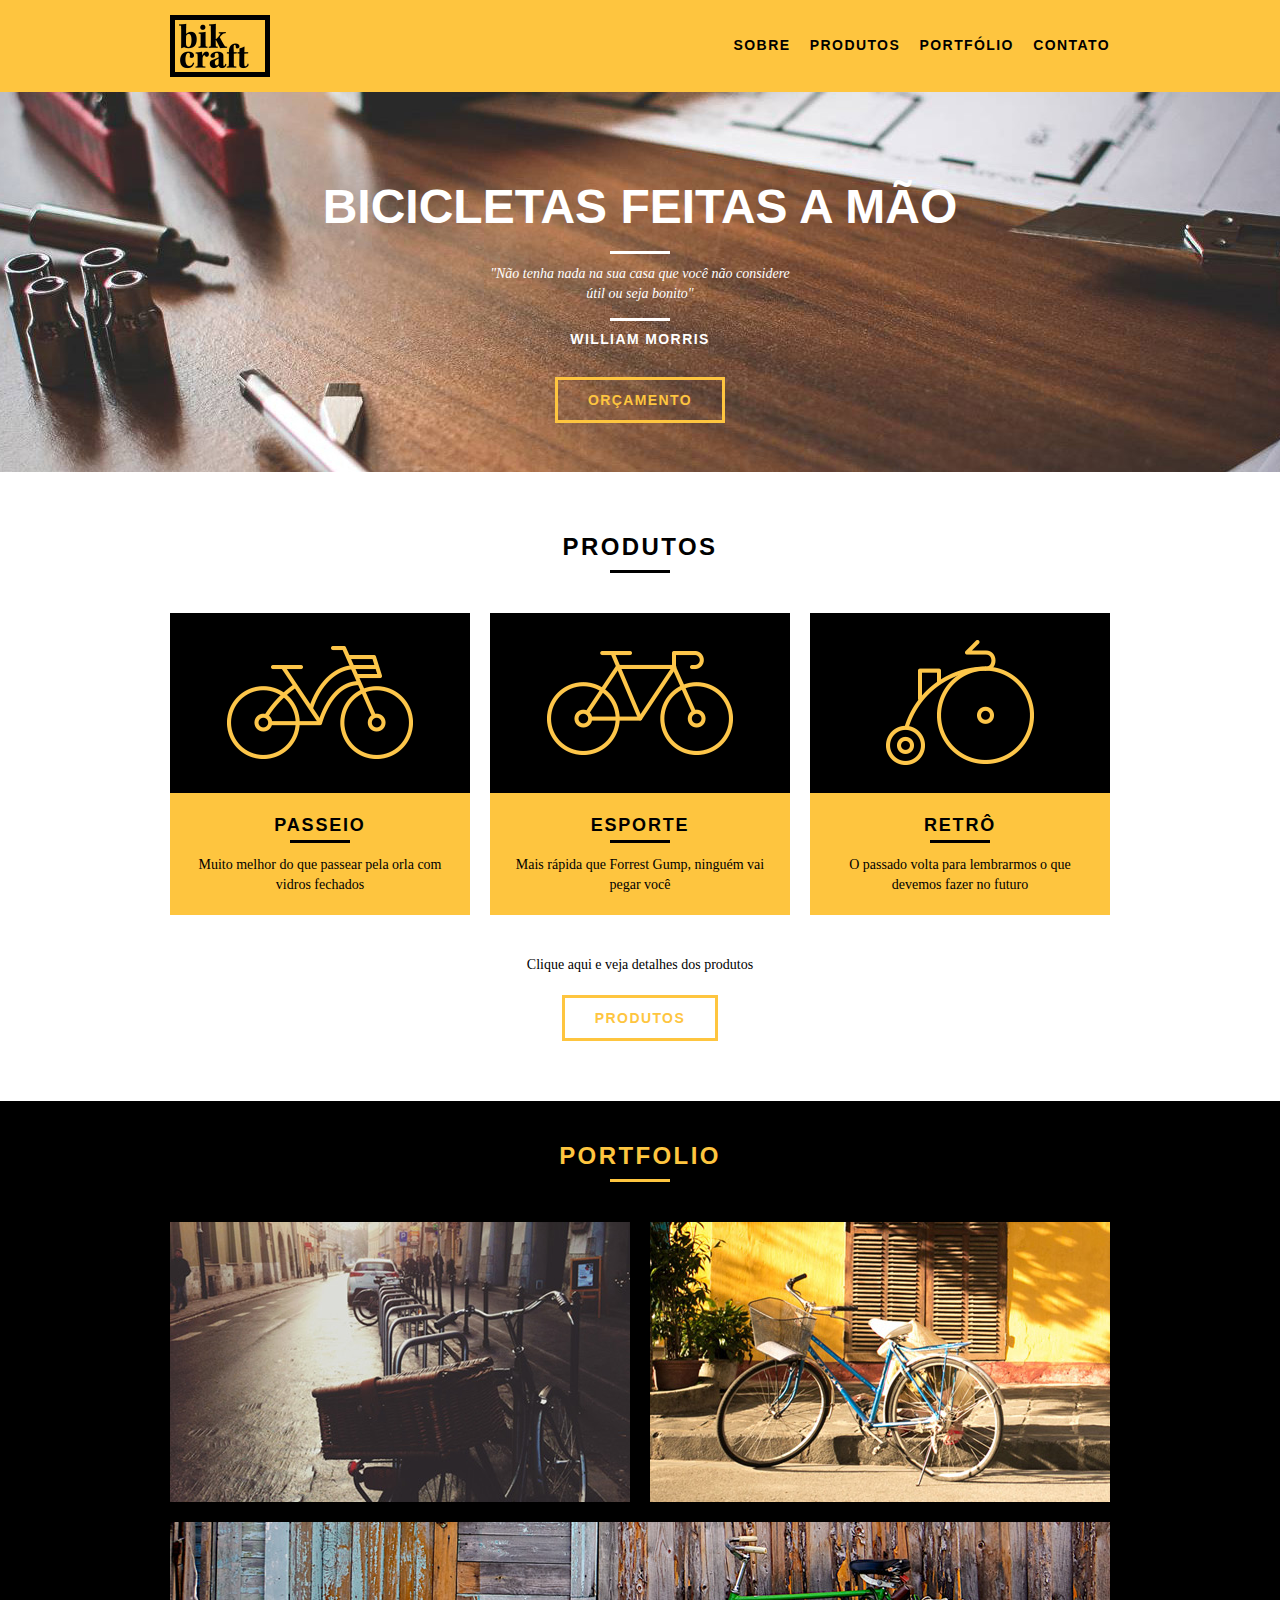
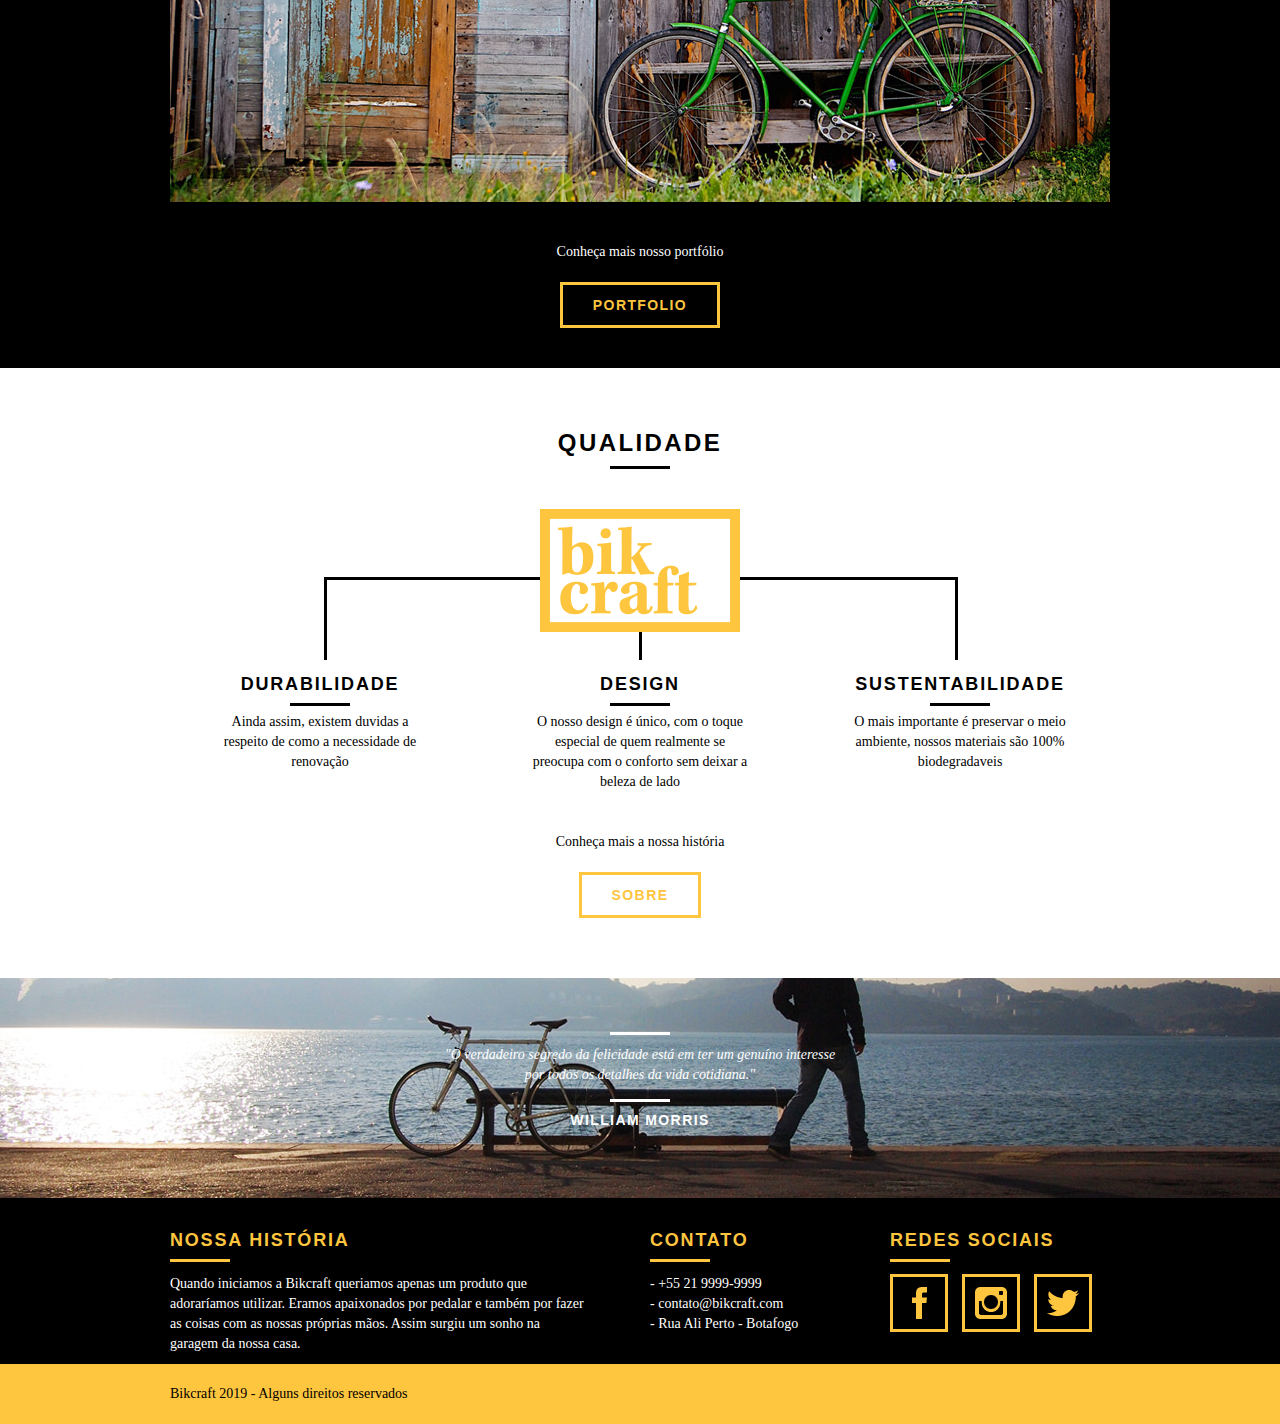
==== web/index.html @ af75c33c "Finishing product section and building budget form" ====
<!DOCTYPE html>
<html>
    <head>
        <title>Bikcraft</title>
        <meta charset="utf-8" /> 
        <!--Always normalize comes above other styles-->
        <link rel="stylesheet" type="text/css" href="css/normalize.css" />
        <!--Comes after normalize because it may reset something that we do not want -->
        <link rel="stylesheet" type="text/css" href="css/reset.css" />
        <link rel="stylesheet" type="text/css" href="css/grid.css" />
        <link rel="stylesheet" type="text/css" href="css/style.css" />
        
    </head>
    <body>
        <header class="header">
            <div class="container">
                <a href="index.html" class="grid-4">
                    <img src="img/bikcraft.png" alt="Bikcraft logo"/>
                </a>
                <nav class="grid-12 headerMenu">
                    <ul>
                        <li><a href="about.html">Sobre</a></li>
                        <li><a href="product.html">Produtos</a></li>
                        <li><a href="portfolio.html">Portfólio</a></li>
                        <li><a href="contato.html">Contato</a></li>
                    </ul>
                </nav>
            </div>
        </header>

        <section class="intro">
            <div class="container">
                <h1>Bicicletas feitas a mão</h1>
                <blockquote class="externalQuote">
                    <p>"Não tenha nada na sua casa que você não considere útil ou seja bonito"</p>
                    <cite>WILLIAM MORRIS</cite>
                </blockquote>
                <a href="produtos.html" class="btn">Orçamento</a>
            </div>
        </section>

        <section class="products container">
            
            <h2 class="h2Title">Produtos</h2>
            <ul class="productList">

                <li class="grid-1-3">
                    <div class="productListIcon">
                        <img src="img/produtos/passeio.png" alt="Bikcraft Passeio" />
                    </div>
                    <h3>Passeio</h3>
                    <p>Muito melhor do que passear pela orla com vidros fechados</p>
                    
                </li>

                <li class="grid-1-3">
                        <div class="productListIcon">
                            <img src="img/produtos/esporte.png" alt="Bikcraft Esporte" />
                        </div>
                        <h3>Esporte</h3>
                        <p>Mais rápida que Forrest Gump, ninguém vai pegar você</p>
                        
                </li>
                <li class="grid-1-3">
                        <div class="productListIcon">
                            <img src="img/produtos/retro.png" alt="Bikcraft Retro" />
                        </div>
                        <h3>Retrô</h3>
                        <p>O passado volta para lembrarmos o que devemos fazer no futuro</p>  
                </li>
            </ul>

            <div class="call">
                <p>Clique aqui e veja detalhes dos produtos</p>
                <a href="produtos.html" class="btn btn-black">Produtos</a>
            </div>
        </section>

        <section class="portfolio">
            <div class="container">
                <h2 class="h2Title ">Portfolio</h2>
                <ul class="portfolioList">
                    <li class="grid-8">
                        <img src="img/portfolio/retro.jpg" alt="Retro Portfolio Bicycle" />
                    </li>
                    <li class="grid-8">
                        <img src="img/portfolio/passeio.jpg" alt="Passeio Portfolio Bicycle" />
                    </li>
                    <li class="grid-16"> 
                        <img src="img/portfolio/esporte.jpg" alt="Esporte Portfolio Bicycle" />
                    </li>
                </ul>
                <div class="call">
                    <p>Conheça mais nosso portfólio</p>
                    <a href="portfolio.html" class="btn btn-white">Portfolio</a>
                </div>
            </div>
        </section>

        <section class="quality container">
            <h2 class="h2Title">Qualidade</h2>
            <img src="img/bikcraft-qualidade.png" alt="Bikcraft quality" />
            <ul class="qualityList">
                <li class="grid-1-3">
                    <h3>Durabilidade</h3>
                    <p>Ainda assim, existem duvidas a respeito de como a necessidade de renovação</p>
                </li>

                <li class="grid-1-3">
                    <h3>Design</h3>
                    <p>O nosso design é único, com o toque especial de quem realmente se preocupa com o conforto sem deixar a beleza de lado</p>
                </li>

                <li class="grid-1-3">
                    <h3>Sustentabilidade</h3>
                    <p>O mais importante é preservar o meio ambiente, nossos materiais são 100% biodegradaveis</p>
                </li>
            </ul>

            <div class="call">
                <p>Conheça mais a nossa história</p>
                <a href="about.html" class="btn btn-black">Sobre</a>
            </div>
        </section>
        <section class="break">
            <blockquote class="externalQuote container">
                <p>"O verdadeiro segredo da felicidade está em ter um genuíno interesse por todos
                    os detalhes da vida cotidiana."
                </p>
                <cite>WILLIAM MORRIS</cite>
            </blockquote>
        </section>

        <footer>
            <div class="footer">
                <div class="container">
                    <div class="grid-8 footerOurHistory">
                        <h3>Nossa história</h3>
                        <p>
                            Quando iniciamos a Bikcraft queriamos apenas um produto que adoraríamos utilizar. 
                            Eramos apaixonados por pedalar e também por fazer as coisas com as nossas próprias mãos. 
                            Assim surgiu um sonho na garagem da nossa casa.
                        </p>
                    </div>
                    <div class="grid-4 footerContact">
                        <h3>Contato</h3>
                        <ul>

                            <li>- +55 21 9999-9999</li>
                            <li>- contato@bikcraft.com</li>
                            <li>- Rua Ali Perto - Botafogo</li>
                        </ul>
                    </div>

                    <div class="grid-4 footerSocialMedia">
                        <h3>Redes Sociais</h3>
                        <ul>
                            <li>
                                <a href="http://facebook.com" target="_blank"><img src="img/redes-sociais/facebook.png" alt="Facebook Social media" /></a>
                            </li>
                            <li>
                                <a href="http://instragram.com" target="_blank"><img src="img/redes-sociais/instagram.png" alt="Instragram Social media" /></a>
                            </li>
                            <li>
                                    <a href="http://twitter.com" target="_blank"><img src="img/redes-sociais/twitter.png" alt="Twitter Social media" /></a>
                            </li>
                        </ul>    
                    </div>
                </div>
            </div>
            <div class="copy">
                <div class="container">
                    <p class="grid-16">
                        Bikcraft 2019 - Alguns direitos reservados
                    </p>
                </div>
                
            </div>
        </footer>
    </body>
</html>
---- web/css/grid.css ----
*, *:before, *:after {
  -webkit-box-sizing: border-box; 
  -moz-box-sizing: border-box; 
  /*important tag to not let padding increase the element size */
  box-sizing: border-box;
}

.container {
	width: 960px;
	margin: 0 auto;
	padding: 0px;
	position: relative;
}

.container:after, .container:before {
	content: " ";
	display: table;
}

.container:after {
	clear: both;
}

.grid-1, .grid-2, .grid-3, .grid-4, .grid-5, .grid-6, .grid-7, .grid-8, .grid-9, .grid-10, .grid-11, .grid-12, .grid-13, .grid-14, .grid-15, .grid-16, .grid-1-3 {
	float: left;
	margin-left: 10px;
	margin-right: 10px;
}

.grid-1 	{width: 40px;}
.grid-2 	{width: 100px;}
.grid-3 	{width: 160px;}
.grid-4 	{width: 220px;}
.grid-5 	{width: 280px;}
.grid-6 	{width: 340px;}
.grid-7 	{width: 400px;}
.grid-8 	{width: 460px;}
.grid-9 	{width: 520px;}
.grid-10 	{width: 580px;}
.grid-11 	{width: 640px;}
.grid-12 	{width: 700px;}
.grid-13 	{width: 760px;}
.grid-14 	{width: 820px;}
.grid-15 	{width: 880px;}
.grid-16 	{width: 940px;}
.grid-1-3	{width: 300px;}
---- web/css/style.css ----
/*General styles*/
body
{
    font-family: Arial, Helvetica, sans-serif;   
}
img
{
    /*take margin of img off*/
    display: block;
}
p
{
    font-family: Georgia, 'Times New Roman', Times, serif;
    font-size: 14px;
    line-height: 20px;
}

.btn
{
    border: 3px solid #FEC53F;
    text-transform: uppercase;
    padding: 10px 30px 10px 30px;
    letter-spacing: .1em;
    text-decoration: none;
    color: #FEC53F;
    display: inline-block;
    line-height: 20px;
    font-size:14px;
    font-weight: bold;
}
.btn.btn-black:hover
{
    color: #000;
    border: 3px solid #000;
}

.btn.btn-white:hover
{
    color: #FFF;
    border: 3px solid #FFF;
}

.h2Title
{
    text-align: center;
    font-size:24px;
    letter-spacing: .1em;
    text-transform: uppercase;
    color: #000;
    font-weight: bold;
    line-height: 30px;
    margin-bottom:40px;
}

.h2Title:after
{
    content: "";
    display: block;
    height: 3px;
    width: 60px;
    background: #000;
    margin: 8px auto;

}

/*Internal intro for all the website*/
.internalIntro
{
    width:100%;
    
    margin-top: 92px;
    height: 160px;
    text-align: center;
    color: #FFF;
    padding-top: 30px;
}
.internalIntro h1
{
    
    text-transform: uppercase;
    font-size: 36px;
    line-height: 60px;
    font-weight: bold;   
}
.internalIntro h1:after
{
    content: "";
    display: block;
    height: 3px;
    width: 60px;
    background: #FFF;
    margin: 6px auto 10px auto;
}

.internalH2Title
{
    font-size: 24px;
    font-weight: bold;
    letter-spacing: .1em;
    text-transform: uppercase;
    margin-bottom: 20px;
    color: #000;
}
.internalH2Title:after
{
    content: "";
    display: block;
    height: 3px;
    width: 60px;
    background: #000;
    margin: 8px 0;
}
/*Header*/
.header
{
    /*to let menu fixed*/
    position: fixed;
    top: 0;

    width: 100%;
    background: #FEC53F;
    padding: 15px 0;
    z-index: 99999;
}
.headerMenu
{
    /*Everything that is inside this headerMenu div goes to the right*/
    text-align: right;
}
.headerMenu ul li
{
    display: inline-block;
    margin-left: 15px;
    margin-top:20px;
}

.headerMenu ul li a
{
    color: #000;
    font-weight: bold;
    text-transform: uppercase;
    letter-spacing: .1em;
    font-size:14px;
    line-height: 20px;
    text-decoration: none;
    /*
        To increase the click area of the link we just need a little padding right here, 
        p.s: as we are using box-sizing: border-box; property on grid.css the padding wont increases the size of the element, 
        but it still gets added
    */
    padding: 10px 0;
    
    
}

.headerMenu ul li a:hover
{
    color: #FFF;
}


/*Intro*/
.intro
{
    width: 100%;
    height: 380px;
    /*the ../ means to back one folder and then look to a folder called img and then get the bg.jpg image*/
    background: url("../img/bg.jpg") no-repeat center;
    background-size: cover;
    /*as the header is fixed, we need to margin-top the intro at the exactly height of the header section*/
    margin-top: 92px;
    padding-top: 85px;
    text-align: center;
}

.intro h1
{
    color: #FFF;
    text-transform: uppercase;
    font-size: 48px;
    line-height: 60px;
    font-weight: bold;
}
.intro .btn
{
    margin-top: 30px;
}
.intro .btn:hover
{
   color: #FFF;
   border: 3px solid #FFF;
}
.intro .btn:hover
{
   color: #FFF;
   border-color:  #FFF;
}
.externalQuote
{
    max-width: 320px;
    margin: 0 auto;
    color: #FFF;
}
.externalQuote p
{
    font-style: italic;

}

.externalQuote p:before, .externalQuote p:after
{
    content: "";
    display: block;
    height: 3px;
    width: 60px;
    background: #FFF;
    margin: 14px auto 10px auto;

}

.externalQuote cite
{
    font-style: normal;
    font-weight: bold;
    font-size: 14px;
    letter-spacing: .1em;   
}

/*Products*/
.products
{
    padding: 60px 0;
    text-align: center;
}
.productList li
{
    background: #FEC53F;
}
.productList li h3
{
    font-size:18px;
    line-height: 25px;
    font-weight: bold;
    text-transform: uppercase;
    letter-spacing: .1em;
    margin-top: 20px;
    
}

.productList li h3:after
{
    content: "";
    display: block;
    height: 3px;
    width: 60px;
    background: #000;
    margin: 2px auto;
}

.productList li p
{
    padding: 10px 20px 20px 20px;
}

.productListIcon
{
    padding: 20px;
    background: #000;
    
}

.productListIcon img
{
    margin: 0 auto;
}

.call
{
    /*To give it some padding to this element, we need to clear this element cause the others has float properties
    */
    padding-top: 40px;
    clear:both;
    text-align: center;
}
.call p
{
    margin-bottom: 20px;
}

/*Portfolio */
.portfolio
{
    padding: 40px;
    width: 100%;
    background: #000;
    text-align: center;
}
.portfolio .h2Title
{
    color: #FEC53F;
}

.portfolio .h2Title:after
{
    background: #FEC53F;
}
.portfolioList li:last-child
{
    margin-top:20px;
}
.portfolio .call p
{
    color: #FFF;
}

/*Quality */
.quality
{ 
    padding: 60px 0;
}
.quality::after
{
    content:"";
    width: 634px;
    height: 83px;
    display: block;
    background: url("../img/linhas.png") no-repeat center;
    position: absolute;
    top:209px;
    z-index: -99;
    right: 162px;
}
.qualityList
{
    padding-top:20px;
    overflow: auto; /*Clear fix to clean floating element problems*/
}
.quality img
{
    margin: 0 auto;
}
.qualityList li
{
    text-align: center;
    padding:0 40px;
}

.qualityList li h3
{
    font-size:18px;
    line-height: 25px;
    font-weight: bold;
    text-transform: uppercase;
    letter-spacing: .1em;
    margin-top: 20px;
    
}

.qualityList li h3:after
{
    content: "";
    display: block;
    height: 3px;
    width: 60px;
    background: #000;
    margin: 6px auto;
}

/*break*/
.break
{
    width: 100%;
    height: 220px;
    background: url("../img/bg-footer.jpg") no-repeat center;
    background-size:cover;
    text-align: center;
    padding-top: 40px;
}
.break .externalQuote
{
    max-width: 400px;
}

/*Footer*/
.footer
{
    width: 100%;
    background: #000;
    color: #FFF;
    padding: 10px;
}
.footer h3
{
    font-size:18px;
    line-height: 25px;
    font-weight: bold;
    text-transform: uppercase;
    letter-spacing: .1em;
    margin-top: 20px;
    color: #FEC53F;
    
}
.footer h3:after
{
    content: "";
    display: block;
    height: 3px;
    width: 60px;
    background: #FEC53F;
    margin: 6px 0px 12px 0px;
    
}

.footerOurHistory, .footerContact, .footerSocialMedia
{
    font-size:14px; 
    line-height: 20px;

}
.footerOurHistory
{
    padding-right: 40px;
}
.footerContact ul li
{
    font-family: Georgia, 'Times New Roman', Times, serif;
}

.footerSocialMedia ul li
{
    display: inline-block;
    border: 3px solid #FEC53F;
    padding: 10px;
    margin-right: 10px;
}
.footerSocialMedia ul li:hover
{
    border-color: #FFF;
}
.copy
{
    background: #FEC53F;
    padding: 20px;
    width: 100%;
}
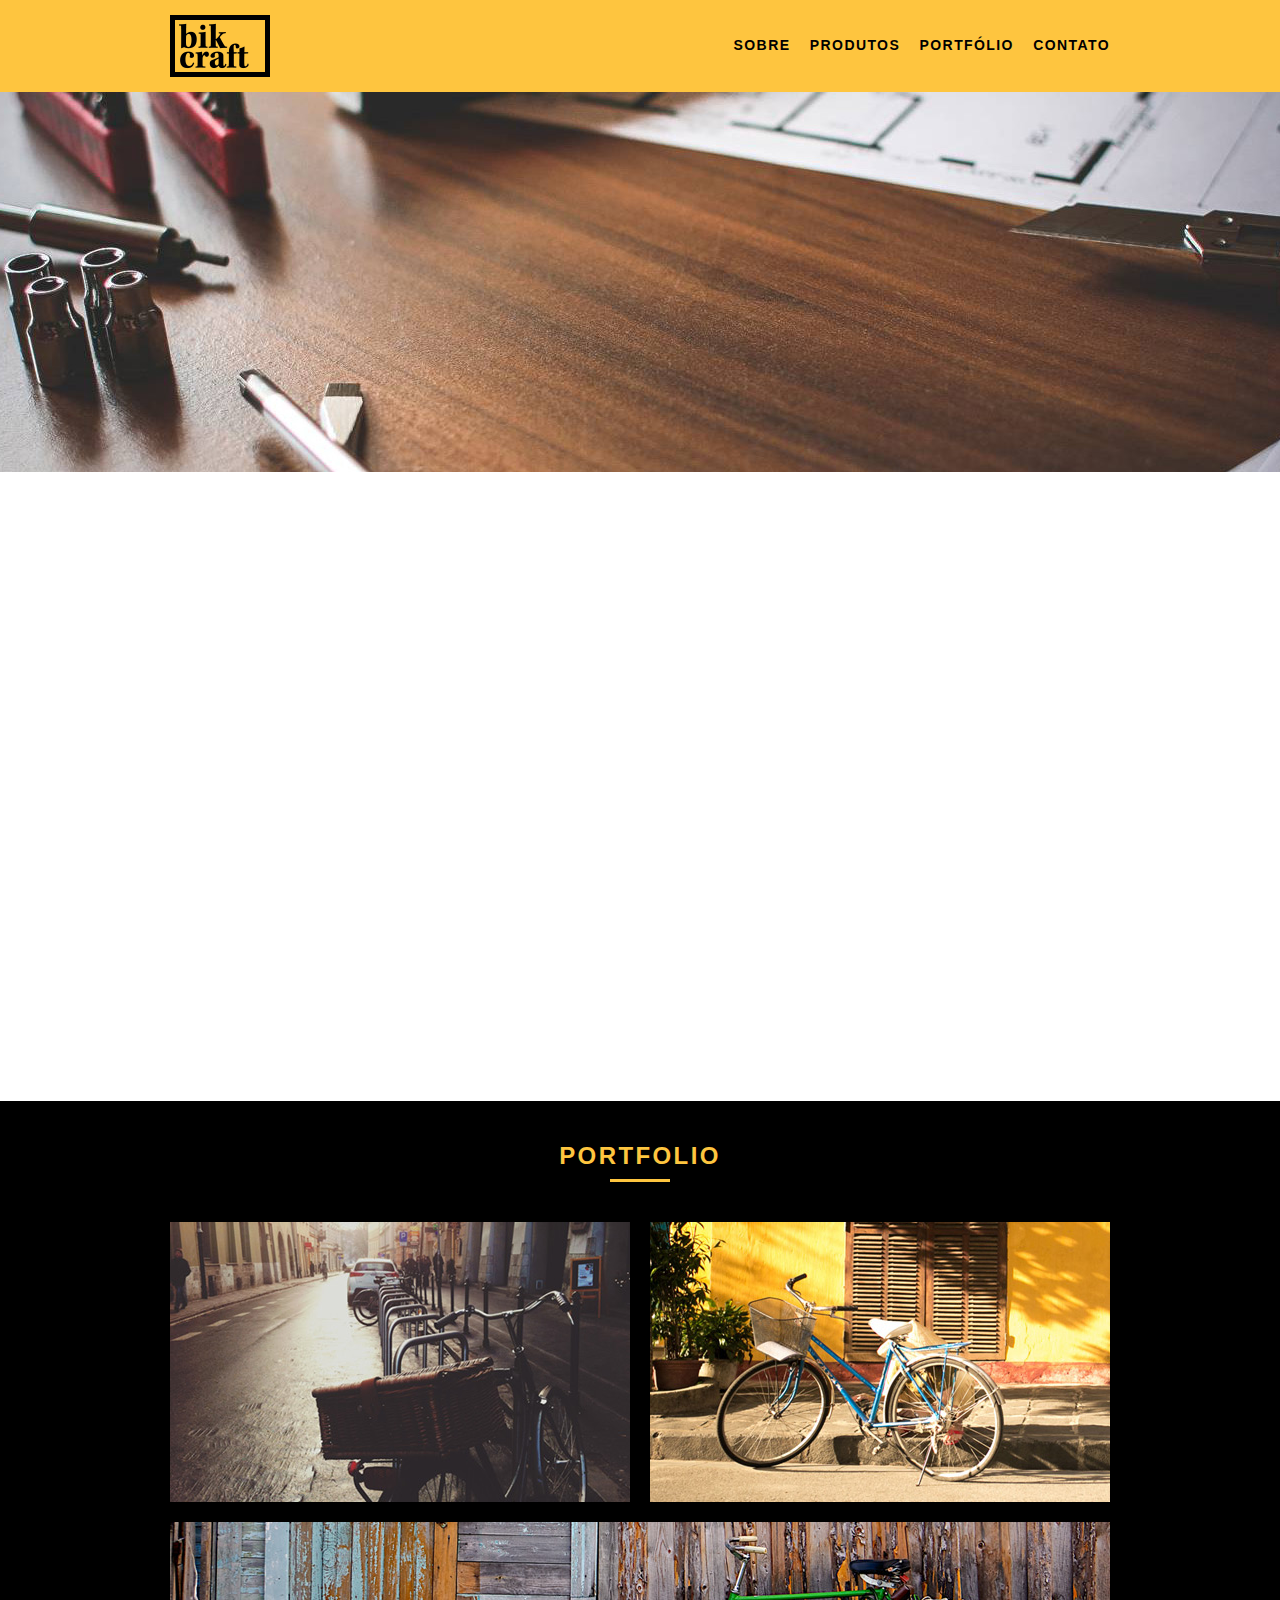
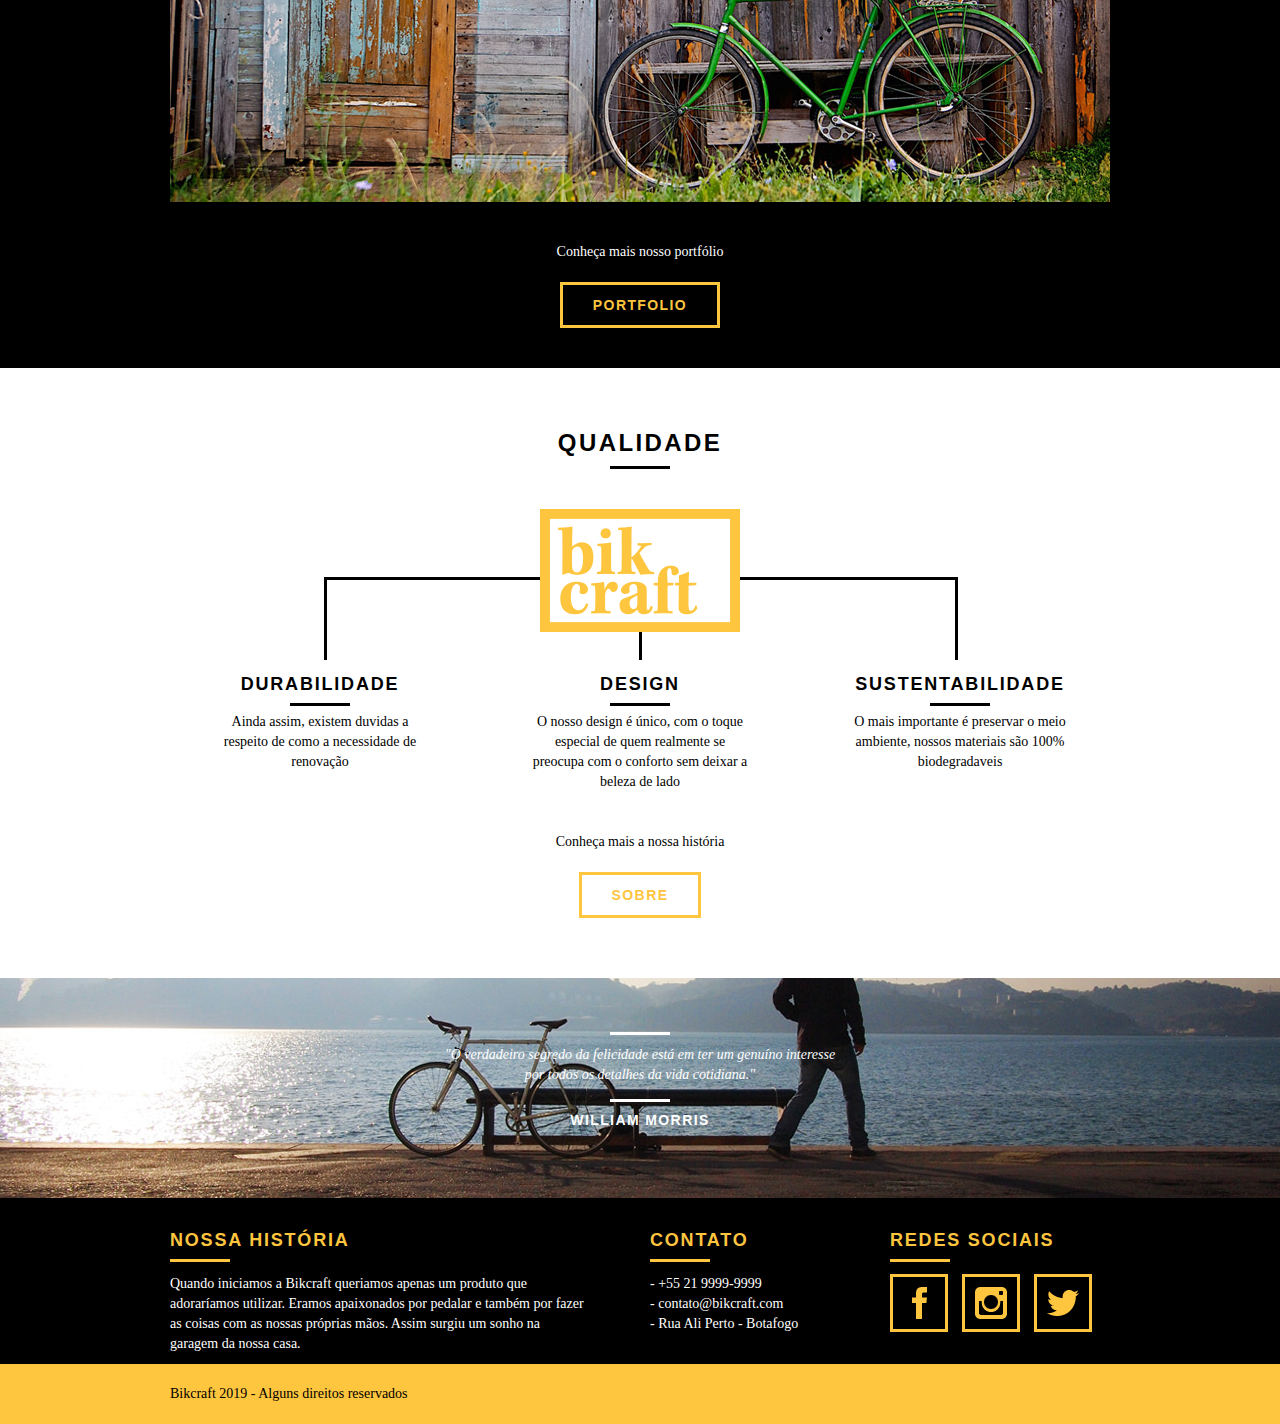
==== commit a6eb6175: "Adding final animations and also the modernizr tool" ====
--- a/web/index.html
+++ b/web/index.html
@@ -9,6 +9,9 @@
         <link rel="stylesheet" type="text/css" href="css/reset.css" />
         <link rel="stylesheet" type="text/css" href="css/grid.css" />
         <link rel="stylesheet" type="text/css" href="css/style.css" />
+        <link rel="stylesheet" type="text/css" href="css/responsive.css" />
+        <script src="js/libs/modernizr.custom.45655.js"></script>
+
         
     </head>
     <body>
@@ -22,7 +25,7 @@
                         <li><a href="about.html">Sobre</a></li>
                         <li><a href="product.html">Produtos</a></li>
                         <li><a href="portfolio.html">Portfólio</a></li>
-                        <li><a href="contato.html">Contato</a></li>
+                        <li><a href="contact.html">Contato</a></li>
                     </ul>
                 </nav>
             </div>
@@ -39,7 +42,7 @@
             </div>
         </section>
 
-        <section class="products container">
+        <section class="products container animar">
             
             <h2 class="h2Title">Produtos</h2>
             <ul class="productList">
@@ -79,17 +82,17 @@
         <section class="portfolio">
             <div class="container">
                 <h2 class="h2Title ">Portfolio</h2>
-                <ul class="portfolioList">
-                    <li class="grid-8">
+                <div class="portfolioList">
+                    <div class="grid-8">
                         <img src="img/portfolio/retro.jpg" alt="Retro Portfolio Bicycle" />
-                    </li>
-                    <li class="grid-8">
+                    </div>
+                    <div class="grid-8">
                         <img src="img/portfolio/passeio.jpg" alt="Passeio Portfolio Bicycle" />
-                    </li>
-                    <li class="grid-16"> 
+                    </div>
+                    <div class="grid-16"> 
                         <img src="img/portfolio/esporte.jpg" alt="Esporte Portfolio Bicycle" />
-                    </li>
-                </ul>
+                    </div>
+                </div>
                 <div class="call">
                     <p>Conheça mais nosso portfólio</p>
                     <a href="portfolio.html" class="btn btn-white">Portfolio</a>
@@ -177,5 +180,10 @@
                 
             </div>
         </footer>
+
+        <!--JAVASCRIPT AREA-->
+        <script src="js/libs/jquery-3.3.1.min.js.js" type="text/javascript"></script>
+        <script src="js/plugins.js"></script>
+        <script src="js/main.js"></script>
     </body>
 </html>--- a/web/css/grid.css
+++ b/web/css/grid.css
@@ -43,4 +43,5 @@
 .grid-14 	{width: 820px;}
 .grid-15 	{width: 880px;}
 .grid-16 	{width: 940px;}
-.grid-1-3	{width: 300px;}+.grid-1-3	{width: 300px;}
+
--- a/web/css/style.css
+++ b/web/css/style.css
@@ -7,6 +7,8 @@
 {
     /*take margin of img off*/
     display: block;
+    /*To fluid images*/
+    max-width: 100%;
 }
 p
 {
@@ -27,6 +29,7 @@
     line-height: 20px;
     font-size:14px;
     font-weight: bold;
+    transition: all .5s ease;
 }
 .btn.btn-black:hover
 {
@@ -143,12 +146,14 @@
     font-size:14px;
     line-height: 20px;
     text-decoration: none;
+
     /*
         To increase the click area of the link we just need a little padding right here, 
         p.s: as we are using box-sizing: border-box; property on grid.css the padding wont increases the size of the element, 
         but it still gets added
     */
     padding: 10px 0;
+    transition: all .5s ease;
     
     
 }
@@ -304,7 +309,7 @@
 {
     background: #FEC53F;
 }
-.portfolioList li:last-child
+.portfolioList div:last-of-type
 {
     margin-top:20px;
 }
@@ -432,6 +437,7 @@
     border: 3px solid #FEC53F;
     padding: 10px;
     margin-right: 10px;
+    transition: all .5s ease;
 }
 .footerSocialMedia ul li:hover
 {
@@ -442,4 +448,53 @@
     background: #FEC53F;
     padding: 20px;
     width: 100%;
+}
+
+/*Animations*/
+.js .intro h1, .js .intro blockquote, .js .intro .btn, .js .animar, .js .animarInternal, .js .internalIntro h1, .js .internalIntro p
+{
+    opacity: 0;
+}
+.animated 
+{
+    -webkit-animation-duration: 1s;
+    animation-duration: 1s;
+    -webkit-animation-fill-mode: both;
+    animation-fill-mode: both;
+}
+
+@-webkit-keyframes fadeInDown 
+{
+    from {
+      opacity: 0;
+      -webkit-transform: translate3d(0, -20px, 0);
+      transform: translate3d(0, -20px, 0);
+    }
+  
+    to {
+      opacity: 1;
+      -webkit-transform: translate3d(0, 0, 0);
+      transform: translate3d(0, 0, 0);
+    }
+}
+  
+@keyframes fadeInDown 
+{
+    from {
+      opacity: 0;
+      -webkit-transform: translate3d(0, -20px, 0);
+      transform: translate3d(0, -20px, 0);
+    }
+  
+    to {
+      opacity: 1;
+      -webkit-transform: translate3d(0, 0, 0);
+      transform: translate3d(0, 0, 0);
+    }
+}
+  
+.fadeInDown 
+{
+    -webkit-animation-name: fadeInDown;
+    animation-name: fadeInDown;
 }--- a/web/css/responsive.css
+++ b/web/css/responsive.css
@@ -0,0 +1,267 @@
+/*=======================================================================================================================================*/
+
+/*
+=======================================================================================================================================
+																TABLET AREA
+=======================================================================================================================================
+*/
+/*to 768px to TABLETS*/
+@media only screen and (min-width: 768px) and (max-width: 959px)
+{
+	
+	/*INDEX RESPONSIVE*/
+	/*Quality section on Index.html*/
+	.quality::after
+	{
+		right: 66px;
+	}
+	.qualityList li
+	{
+    	padding:0 10px;
+	}
+
+	/*Footer on every page*/
+	.footerSocialMedia ul li
+	{
+		padding: 8px;
+		margin-right: 6px;
+	}
+	.footerSocialMedia ul li a img
+	{
+		width: 24px;
+		height: 24px;
+	}
+	/*END INDEX RESPONSIVE*/
+
+	/*PRODUCT RESPONSIVE*/
+	.productItem h2
+	{	
+		top:-150px;		
+	}
+	.productIcon
+	{
+		background: #000;
+		padding: 41px 0;
+	 
+	}
+	.productInfo p
+	{
+		
+		font-size:14px;
+		padding: 20px 30px;
+		line-height: 20px;
+		height: 143px;
+	}
+
+	.productInfo ul li
+	{
+		
+		font-size:14px;
+		
+		line-height: 20px;
+		float: left;
+		
+		width: 181px;
+		height: 39px;   
+		padding-top: 8px; 
+		
+	}
+
+	/*END PRODUCT RESPONSIVE*/
+	.container {
+		width: 768px;
+	}
+	/*adding 48 to each grid */
+	.grid-1 	{width: 28px;}
+	.grid-2 	{width: 76px;} 
+	.grid-3 	{width: 124px;}
+	.grid-4 	{width: 172px;}
+	.grid-5 	{width: 220px;}
+	.grid-6 	{width: 268px;}
+	.grid-7 	{width: 316px;}
+	.grid-8 	{width: 364px;}
+	.grid-9 	{width: 412px;}
+	.grid-10 	{width: 460px;}
+	.grid-11 	{width: 508px;}
+	.grid-12 	{width: 556px;}
+	.grid-13 	{width: 604px;}
+	.grid-14 	{width: 652px;}
+	.grid-15 	{width: 700px;}
+	.grid-16 	{width: 748px;}
+	.grid-1-3	{width: 236px;}
+	
+}
+
+
+
+
+
+
+
+
+/*=======================================================================================================================================*/
+
+/*
+=======================================================================================================================================
+																SMARTPHONE AREA
+=======================================================================================================================================
+*/
+
+
+@media only screen and (max-width: 767px)
+{
+	/*ACTIVE STYLE  RESPONSIVE */
+	#aboutActive, #contactActive, #portfolioActive, #productActive
+	{
+		border-color: #FFF;
+		color: #FFF;
+	}
+	/*INDEX RESPONSIVE*/
+	
+	.header
+	{
+		position: relative;
+		padding-bottom: 0px;
+	}
+	.header img 
+	{
+		margin: 0 auto 10px auto;
+	}
+	.headerMenu
+	{
+		
+		text-align: center;
+	}
+
+	.headerMenu ul li 
+	{
+		margin: 5px;
+	}
+	.headerMenu ul li a
+	{
+		font-weight: bold;
+		width: 136px;
+		display: block;
+		float: left;
+		border: 4px solid #000;
+		
+	}
+	.headerMenu ul li a:hover
+	{
+    	border-color: #FFF;
+	}
+
+	.intro
+	{
+		margin-top: 0;
+		padding-top:40px;
+	}
+
+	.intro h1
+	{
+		font-size: 36px;
+		line-height: 48px;
+	}
+	.internalIntro
+	{
+		margin-top: 0px;
+	}
+	/*Quality Section*/
+
+	.quality:after
+	{
+		display: none;
+	}
+	/*Call to action button*/
+	.call
+	{	
+		padding-top: 10px;
+	}
+
+	/*END INDEX RESPONSIVE*/
+
+	/* ABOUT SECTION RESPONSIVE */
+	.aboutMission p
+	{
+		font-size:14px;
+		line-height: 20px;
+		padding-right: 0px;
+	}
+	.aboutMission ul li
+	{
+    	font-size: 14px;
+    	font-family: Georgia, 'Times New Roman', Times, serif;
+    	line-height: 25px;
+	}
+	/* END ABOUT SECTION RESPONSIVE */
+
+
+	/*PRODUCT RESPONSIVE*/
+	.productItem h2
+	{	
+		top:-100px;	
+		margin-bottom: -60px;
+	}
+	.productIcon
+	{
+		background: #000;
+		padding: 41px 0;
+	 
+	}
+	.productInfo p
+	{
+		
+		font-size:14px;
+		padding: 20px 30px;
+		line-height: 20px;
+		height: auto;
+	}
+
+	.productInfo ul li
+	{
+		
+		font-size:14px;
+		line-height: 20px;
+		float: left;
+		width: 149px;
+		height: 39px;   
+		padding-top: 10px; 
+		margin-bottom: 2px;
+
+	}
+
+	.budgetForm
+	{
+		padding-right: 0px;
+	}
+	.budgetData ul
+	{
+		padding-right: 0px;
+	}
+
+
+	/*END PRODUCT RESPONSIVE*/
+
+	/*CONTACT RESPONSIVE*/
+
+	.contactData
+	{
+		padding-top: 20px;
+	}
+
+	/*END CONTACT RESPONSIVE*/
+
+
+
+	.container {
+		/*To smartphone*/
+		width: 300px;
+	}
+
+	.grid-1, .grid-2, .grid-3, .grid-4, .grid-5, .grid-6, .grid-7, .grid-8, .grid-9, .grid-10, .grid-11, .grid-12, .grid-13, .grid-14, .grid-15, .grid-16, .grid-1-3 {
+		width: 300px;
+		margin: 0 0 20px 0;
+		/*Now we want a column above other*/
+		float:none;
+	}
+}